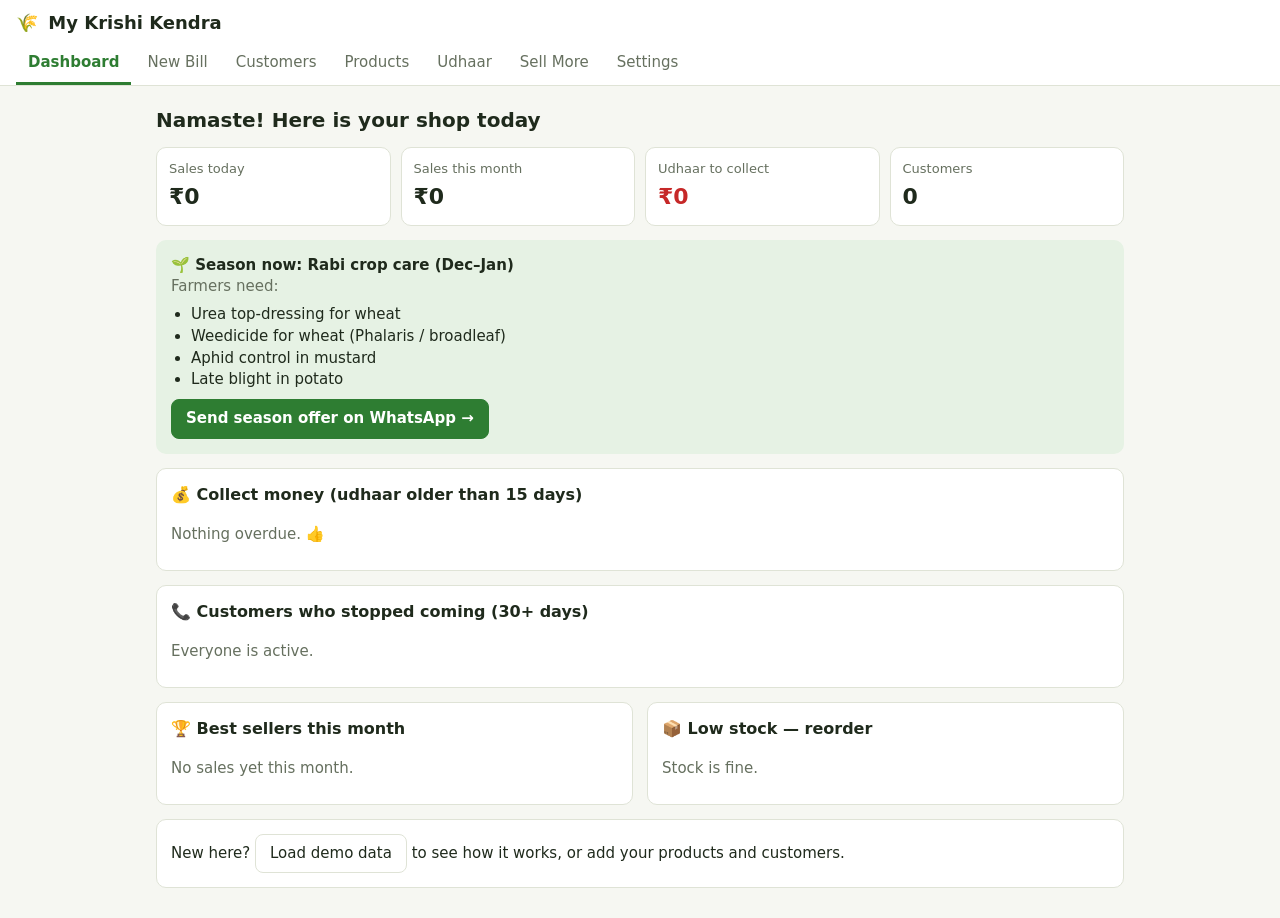
==== app/index.html @ dcdf9f5e "Add Krishi Sales: billing, udhaar, stock and WhatsApp offers for an agri-input shop A dependency-fre" ====
<!doctype html>
<html lang="en">
<head>
  <meta charset="utf-8">
  <meta name="viewport" content="width=device-width, initial-scale=1">
  <title>Krishi Sales</title>
  <link rel="stylesheet" href="style.css">
</head>
<body>
  <header class="top">
    <div class="brand"><span class="logo">🌾</span> <span id="shopTitle">Krishi Sales</span></div>
    <nav id="tabs">
      <button data-tab="dashboard" class="active">Dashboard</button>
      <button data-tab="sale">New Bill</button>
      <button data-tab="customers">Customers</button>
      <button data-tab="products">Products</button>
      <button data-tab="udhaar">Udhaar</button>
      <button data-tab="campaign">Sell More</button>
      <button data-tab="settings">Settings</button>
    </nav>
  </header>
  <main id="view"></main>
  <div id="toast" hidden></div>
  <script src="app.js"></script>
</body>
</html>
---- app/style.css ----
:root {
  --bg: #f6f7f2;
  --card: #ffffff;
  --ink: #1f2a1c;
  --muted: #66705f;
  --line: #dfe3d6;
  --green: #2e7d32;
  --green-soft: #e6f2e4;
  --red: #c62828;
  --red-soft: #fbe9e7;
  --amber: #b26a00;
  --amber-soft: #fff4e0;
  --wa: #128c3e;
}
@media (prefers-color-scheme: dark) {
  :root {
    --bg: #141812;
    --card: #1d231a;
    --ink: #e7ecdf;
    --muted: #9aa58f;
    --line: #2e3729;
    --green: #7cc47f;
    --green-soft: #22331f;
    --red: #ef8a80;
    --red-soft: #3a2220;
    --amber: #f0b45a;
    --amber-soft: #382c17;
    --wa: #4cc77a;
  }
}
* { box-sizing: border-box; }
body {
  margin: 0;
  background: var(--bg);
  color: var(--ink);
  font: 15px/1.45 system-ui, -apple-system, "Segoe UI", "Noto Sans", "Noto Sans Devanagari", sans-serif;
}
.top {
  position: sticky; top: 0; z-index: 5;
  background: var(--card);
  border-bottom: 1px solid var(--line);
  padding: 10px 16px 0;
}
.brand { font-weight: 700; font-size: 18px; margin-bottom: 8px; }
.logo { margin-right: 4px; }
nav { display: flex; gap: 4px; overflow-x: auto; }
nav button {
  border: 0; background: none; color: var(--muted);
  padding: 8px 12px; font: inherit; cursor: pointer; white-space: nowrap;
  border-bottom: 3px solid transparent;
}
nav button.active { color: var(--green); border-bottom-color: var(--green); font-weight: 600; }
main { max-width: 1000px; margin: 0 auto; padding: 16px; }
h2 { margin: 4px 0 12px; font-size: 20px; }
h3 { margin: 18px 0 8px; font-size: 16px; }
.card {
  background: var(--card); border: 1px solid var(--line); border-radius: 10px;
  padding: 14px; margin-bottom: 14px;
}
.stats { display: grid; grid-template-columns: repeat(auto-fit, minmax(150px, 1fr)); gap: 10px; margin-bottom: 14px; }
.stat { background: var(--card); border: 1px solid var(--line); border-radius: 10px; padding: 12px; }
.stat .label { color: var(--muted); font-size: 13px; }
.stat .value { font-size: 22px; font-weight: 700; margin-top: 2px; }
.stat.warn .value { color: var(--red); }
.pair { display: grid; grid-template-columns: repeat(auto-fit, minmax(280px, 1fr)); gap: 0 14px; }
.grid2 { display: grid; grid-template-columns: repeat(auto-fit, minmax(160px, 1fr)); gap: 10px; }
label { display: block; font-size: 13px; color: var(--muted); }
input, select, textarea {
  width: 100%; margin-top: 3px; padding: 8px 10px; font: inherit; color: var(--ink);
  background: var(--bg); border: 1px solid var(--line); border-radius: 8px;
}
textarea { min-height: 90px; resize: vertical; }
button.btn, a.btn {
  display: inline-block; border: 1px solid var(--line); background: var(--card); color: var(--ink);
  padding: 8px 14px; border-radius: 8px; font: inherit; cursor: pointer; text-decoration: none;
}
button.primary { background: var(--green); border-color: var(--green); color: #fff; font-weight: 600; }
a.wa { background: var(--wa); border-color: var(--wa); color: #fff; font-weight: 600; }
button.danger { color: var(--red); }
button.small, a.small { padding: 4px 9px; font-size: 13px; }
.row { display: flex; gap: 8px; align-items: center; flex-wrap: wrap; }
.spacer { flex: 1; }
.table-wrap { overflow-x: auto; }
table { width: 100%; border-collapse: collapse; }
th, td { text-align: left; padding: 8px 6px; border-bottom: 1px solid var(--line); vertical-align: top; }
th { font-size: 12px; color: var(--muted); font-weight: 600; text-transform: uppercase; }
td.num, th.num { text-align: right; font-variant-numeric: tabular-nums; }
.pill { display: inline-block; padding: 1px 8px; border-radius: 99px; font-size: 12px; background: var(--green-soft); color: var(--green); }
.pill.red { background: var(--red-soft); color: var(--red); }
.pill.amber { background: var(--amber-soft); color: var(--amber); }
.muted { color: var(--muted); }
.season { background: var(--green-soft); border-color: transparent; }
.season ul { margin: 6px 0 0; padding-left: 20px; }
.empty { color: var(--muted); padding: 10px 0; }
#toast {
  position: fixed; bottom: 18px; left: 50%; transform: translateX(-50%);
  background: var(--ink); color: var(--bg); padding: 10px 16px; border-radius: 8px; z-index: 10;
}
.billtotal { font-size: 18px; font-weight: 700; }
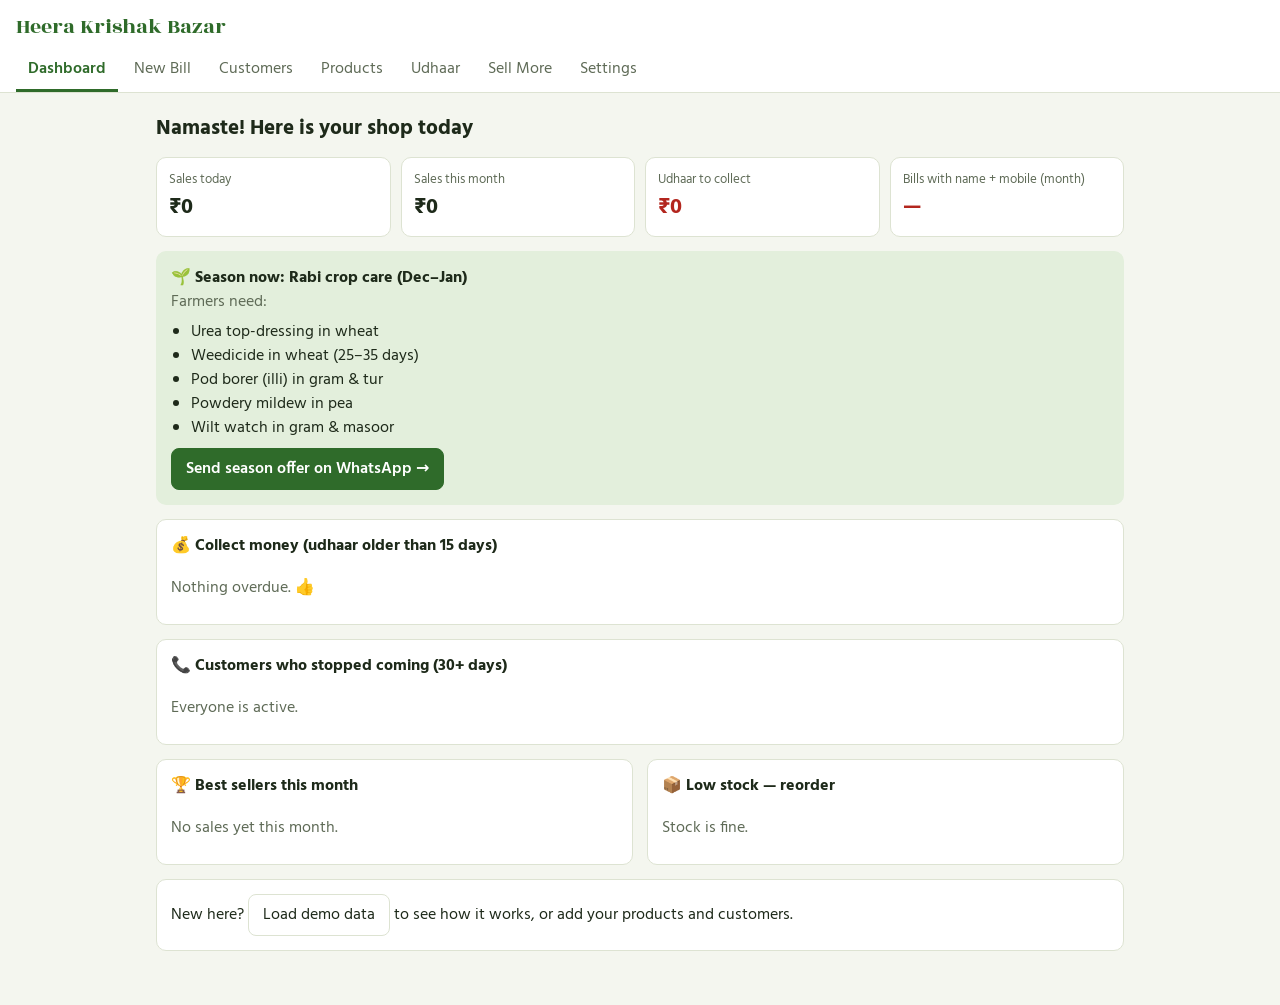
==== commit 1bb933f2: "Publish-ready: shared online data, in-page dialogs, editing - Use the shared online store when the a" ====
--- a/app/index.html
+++ b/app/index.html
@@ -2,13 +2,14 @@
 <html lang="en">
 <head>
   <meta charset="utf-8">
-  <meta name="viewport" content="width=device-width, initial-scale=1">
-  <title>Krishi Sales</title>
+  <meta name="viewport" content="width=device-width, initial-scale=1, viewport-fit=cover">
+  <title>HKB Sales Desk</title>
+  <link rel="stylesheet" href="https://fonts.googleapis.com/css2?family=Hind:wght@400;600;700&family=Rozha+One&display=swap">
   <link rel="stylesheet" href="style.css">
 </head>
 <body>
   <header class="top">
-    <div class="brand"><span class="logo">🌾</span> <span id="shopTitle">Krishi Sales</span></div>
+    <div class="brand" id="shopTitle">Heera Krishak Bazar</div>
     <nav id="tabs">
       <button data-tab="dashboard" class="active">Dashboard</button>
       <button data-tab="sale">New Bill</button>
@@ -21,6 +22,13 @@
   </header>
   <main id="view"></main>
   <div id="toast" hidden></div>
+  <div id="modal" hidden>
+    <div class="sheet" role="dialog" aria-modal="true">
+      <p id="mMsg"></p>
+      <input id="mInput" type="number" step="any" hidden>
+      <div class="row"><button class="btn" id="mNo">Cancel</button><button class="btn primary" id="mYes">Yes</button></div>
+    </div>
+  </div>
   <script src="app.js"></script>
 </body>
 </html>
--- a/app/style.css
+++ b/app/style.css
@@ -1,47 +1,55 @@
+[hidden] { display: none !important; }
 :root {
-  --bg: #f6f7f2;
+  /* Layout: one column of working cards under a sticky shop header — a counter ledger, not a brochure. */
+  --bg: #f4f6ef;
   --card: #ffffff;
-  --ink: #1f2a1c;
-  --muted: #66705f;
-  --line: #dfe3d6;
-  --green: #2e7d32;
-  --green-soft: #e6f2e4;
-  --red: #c62828;
-  --red-soft: #fbe9e7;
-  --amber: #b26a00;
-  --amber-soft: #fff4e0;
-  --wa: #128c3e;
+  --ink: #1e2a1a;
+  --muted: #5f6b57;
+  --line: #dde3d2;
+  --green: #2f6b2a;
+  --green-soft: #e3efdc;
+  --red: #b3261e;
+  --red-soft: #fae7e4;
+  --amber: #8f5a00;
+  --amber-soft: #fbefd8;
+  --wa: #137a3a;
+  --on-accent: #ffffff;
+  --font-body: "Hind", "Noto Sans Devanagari", system-ui, sans-serif;
+  --font-display: "Rozha One", "Hind", Georgia, serif;
 }
 @media (prefers-color-scheme: dark) {
-  :root {
-    --bg: #141812;
-    --card: #1d231a;
-    --ink: #e7ecdf;
-    --muted: #9aa58f;
-    --line: #2e3729;
-    --green: #7cc47f;
-    --green-soft: #22331f;
-    --red: #ef8a80;
-    --red-soft: #3a2220;
-    --amber: #f0b45a;
-    --amber-soft: #382c17;
-    --wa: #4cc77a;
+  :root:not([data-theme="light"]) {
+    --bg: #12160f; --card: #1b2117; --ink: #e5ebdc; --muted: #9ba690; --line: #2c3527;
+    --green: #8fcf86; --green-soft: #213220; --red: #f09a90; --red-soft: #3a211e;
+    --amber: #f0bb63; --amber-soft: #352915; --wa: #3fae66; --on-accent: #0d1a0b;
+    color-scheme: dark;
   }
+}
+:root[data-theme="dark"] {
+  --bg: #12160f; --card: #1b2117; --ink: #e5ebdc; --muted: #9ba690; --line: #2c3527;
+  --green: #8fcf86; --green-soft: #213220; --red: #f09a90; --red-soft: #3a211e;
+  --amber: #f0bb63; --amber-soft: #352915; --wa: #3fae66; --on-accent: #0d1a0b;
+  color-scheme: dark;
 }
 * { box-sizing: border-box; }
 body {
   margin: 0;
   background: var(--bg);
   color: var(--ink);
-  font: 15px/1.45 system-ui, -apple-system, "Segoe UI", "Noto Sans", "Noto Sans Devanagari", sans-serif;
+  font: 16px/1.5 var(--font-body);
 }
 .top {
-  position: sticky; top: 0; z-index: 5;
+  position: sticky; top: env(safe-area-inset-top, 0px); z-index: 5;
   background: var(--card);
   border-bottom: 1px solid var(--line);
-  padding: 10px 16px 0;
+  padding-block: 10px 0;
+  padding-left: max(16px, env(safe-area-inset-left, 0px));
+  padding-right: max(16px, env(safe-area-inset-right, 0px));
 }
-.brand { font-weight: 700; font-size: 18px; margin-bottom: 8px; }
+body::before {
+  content: ""; position: fixed; inset: 0 0 auto; height: env(safe-area-inset-top, 0px); z-index: 10; background: var(--card);
+}
+.brand { font-family: var(--font-display); font-weight: 400; font-size: 22px; margin-bottom: 6px; color: var(--green); }
 .logo { margin-right: 4px; }
 nav { display: flex; gap: 4px; overflow-x: auto; }
 nav button {
@@ -50,8 +58,9 @@
   border-bottom: 3px solid transparent;
 }
 nav button.active { color: var(--green); border-bottom-color: var(--green); font-weight: 600; }
-main { max-width: 1000px; margin: 0 auto; padding: 16px; }
-h2 { margin: 4px 0 12px; font-size: 20px; }
+main { max-width: 1000px; margin: 0 auto; padding-block: 16px 40px;
+  padding-left: max(16px, env(safe-area-inset-left, 0px)); padding-right: max(16px, env(safe-area-inset-right, 0px)); }
+h2 { margin: 4px 0 12px; font-size: 21px; text-wrap: balance; }
 h3 { margin: 18px 0 8px; font-size: 16px; }
 .card {
   background: var(--card); border: 1px solid var(--line); border-radius: 10px;
@@ -74,8 +83,8 @@
   display: inline-block; border: 1px solid var(--line); background: var(--card); color: var(--ink);
   padding: 8px 14px; border-radius: 8px; font: inherit; cursor: pointer; text-decoration: none;
 }
-button.primary { background: var(--green); border-color: var(--green); color: #fff; font-weight: 600; }
-a.wa { background: var(--wa); border-color: var(--wa); color: #fff; font-weight: 600; }
+button.primary { background: var(--green); border-color: var(--green); color: var(--on-accent); font-weight: 600; }
+a.wa { background: var(--wa); border-color: var(--wa); color: var(--on-accent); font-weight: 600; }
 button.danger { color: var(--red); }
 button.small, a.small { padding: 4px 9px; font-size: 13px; }
 .row { display: flex; gap: 8px; align-items: center; flex-wrap: wrap; }
@@ -93,7 +102,19 @@
 .season ul { margin: 6px 0 0; padding-left: 20px; }
 .empty { color: var(--muted); padding: 10px 0; }
 #toast {
-  position: fixed; bottom: 18px; left: 50%; transform: translateX(-50%);
+  position: fixed; bottom: calc(18px + env(safe-area-inset-bottom, 0px)); left: 50%; transform: translateX(-50%);
   background: var(--ink); color: var(--bg); padding: 10px 16px; border-radius: 8px; z-index: 10;
 }
 .billtotal { font-size: 18px; font-weight: 700; }
+button:focus-visible, a:focus-visible, input:focus-visible, select:focus-visible, textarea:focus-visible {
+  outline: 2px solid var(--green); outline-offset: 2px;
+}
+th { letter-spacing: 0.04em; }
+#modal {
+  position: fixed; inset: 0; z-index: 20; background: rgba(0, 0, 0, 0.45);
+  display: grid; place-items: center;
+  padding-left: max(16px, env(safe-area-inset-left, 0px)); padding-right: max(16px, env(safe-area-inset-right, 0px));
+}
+#modal .sheet { background: var(--card); color: var(--ink); border-radius: 12px; padding: 18px; width: 100%; max-width: 380px; display: grid; gap: 12px; }
+#modal p { margin: 0; font-size: 17px; }
+#modal .row { justify-content: flex-end; }
